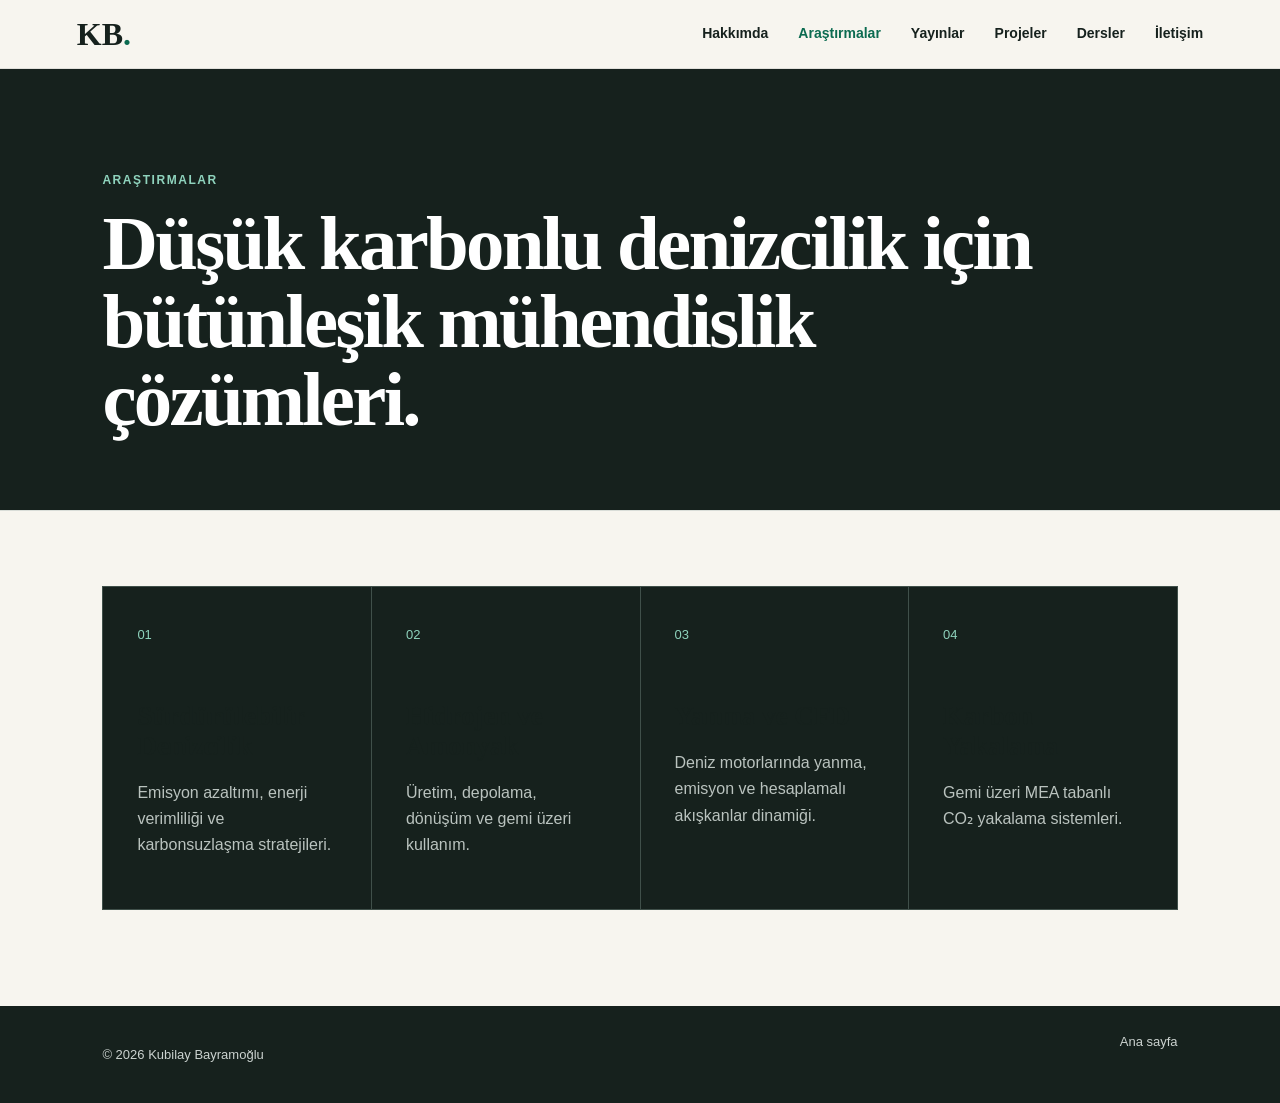
==== arastirmalar.html @ 99c9b4a0 "Add files via upload" ====
<!doctype html><html lang="tr"><head><meta charset="utf-8"><meta name="viewport" content="width=device-width,initial-scale=1"><title>Araştırmalar | Kubilay Bayramoğlu</title><link rel="stylesheet" href="style.css"></head><body><header class="site-header"><a class="brand" href="index.html">KB<span>.</span></a><button class="menu-button" aria-expanded="false">Menü</button><nav><a href="hakkimda.html">Hakkımda</a><a class="active" href="arastirmalar.html">Araştırmalar</a><a href="yayinlar.html">Yayınlar</a><a href="projeler.html">Projeler</a><a href="dersler.html">Dersler</a><a href="iletisim.html">İletişim</a></nav></header><main><section class="page-hero dark"><p class="section-kicker">Araştırmalar</p><h1>Düşük karbonlu denizcilik için bütünleşik mühendislik çözümleri.</h1></section><section class="content-section"><div class="card-grid"><article class="card"><span>01</span><h3>Sürdürülebilir Denizcilik</h3><p>Emisyon azaltımı, enerji verimliliği ve karbonsuzlaşma stratejileri.</p></article><article class="card"><span>02</span><h3>Hidrojen ve Amonyak</h3><p>Üretim, depolama, dönüşüm ve gemi üzeri kullanım.</p></article><article class="card"><span>03</span><h3>Yanma ve CFD</h3><p>Deniz motorlarında yanma, emisyon ve hesaplamalı akışkanlar dinamiği.</p></article><article class="card"><span>04</span><h3>Karbon Yakalama</h3><p>Gemi üzeri MEA tabanlı CO₂ yakalama sistemleri.</p></article></div></section></main><footer><p>© <span id="year"></span> Kubilay Bayramoğlu</p><a href="index.html">Ana sayfa</a></footer><script src="script.js"></script></body></html>
---- style.css ----
:root{--ink:#16211d;--muted:#66716c;--paper:#f7f5ef;--white:#fff;--accent:#0b6b50;--line:#d9ddd8;--warm:#e8dfcf;--serif:"Newsreader",serif;--sans:"DM Sans",sans-serif}
*{box-sizing:border-box}html{scroll-behavior:smooth}body{margin:0;background:var(--paper);color:var(--ink);font-family:var(--sans);line-height:1.65}a{color:inherit;text-decoration:none}.site-header{position:sticky;top:0;z-index:10;display:flex;align-items:center;justify-content:space-between;padding:18px clamp(24px,6vw,96px);background:rgba(247,245,239,.92);border-bottom:1px solid rgba(22,33,29,.1);backdrop-filter:blur(14px)}.brand{font:600 32px/1 var(--serif)}.brand span,.section-kicker{color:var(--accent)}nav{display:flex;gap:30px}nav a{font-size:14px;font-weight:600}nav a:hover{color:var(--accent)}.menu-button{display:none;border:0;background:none;font:600 14px var(--sans)}.hero{min-height:calc(100vh - 73px);display:grid;grid-template-columns:1.3fr .7fr;align-items:center;gap:8vw;padding:80px clamp(24px,8vw,140px);overflow:hidden}.eyebrow,.section-kicker,.tag{text-transform:uppercase;letter-spacing:.13em;font-size:12px;font-weight:700}.hero h1{margin:18px 0 24px;font:600 clamp(54px,7vw,106px)/.91 var(--serif);letter-spacing:-.045em}.hero h1 em{color:var(--accent);font-weight:500}.lead{max-width:700px;color:var(--muted);font-size:clamp(18px,2vw,24px)}.hero-actions{display:flex;gap:12px;margin-top:35px;flex-wrap:wrap}.button{padding:13px 20px;border:1px solid var(--ink);font-weight:600;font-size:14px}.primary{background:var(--ink);color:#fff}.primary:hover{background:var(--accent);border-color:var(--accent)}.secondary:hover{background:var(--white)}.portrait{aspect-ratio:4/5;display:flex;flex-direction:column;align-items:center;justify-content:center;background:linear-gradient(145deg,var(--warm),#c8d5cc);border-radius:48% 48% 8px 8px;box-shadow:0 25px 60px rgba(22,33,29,.12)}.portrait span{font:600 clamp(80px,10vw,160px)/1 var(--serif);color:rgba(22,33,29,.75)}.portrait small{margin-top:16px;color:var(--muted)}.section{padding:110px clamp(24px,8vw,140px)}.about{display:grid;grid-template-columns:1fr 1fr;gap:8vw;border-top:1px solid var(--line)}h2{margin:10px 0 40px;font:600 clamp(38px,5vw,66px)/1.04 var(--serif);letter-spacing:-.03em}.about-copy{font-size:18px;color:var(--muted)}.tinted{background:var(--ink);color:#fff}.tinted .section-kicker{color:#8fd3bd}.card-grid{display:grid;grid-template-columns:repeat(4,1fr);gap:1px;background:#40504a;border:1px solid #40504a}.card{padding:34px;background:var(--ink);min-height:300px}.card:hover{background:#1d312a}.card span{color:#8fd3bd;font-size:13px}.card h3,.project-grid h3{font:600 27px/1.1 var(--serif);margin:55px 0 18px}.card p{color:#bac3bf}.publication-list{border-top:1px solid var(--line)}.publication-list article{display:grid;grid-template-columns:120px 1fr;gap:30px;padding:28px 0;border-bottom:1px solid var(--line)}.publication-list time{color:var(--accent);font-weight:700}.publication-list h3{font:600 25px/1.25 var(--serif);margin:0 0 7px}.publication-list p{margin:0;color:var(--muted)}.note,.contact-note{margin-top:25px;color:var(--muted);font-size:14px}.projects{background:#e9e4d8}.project-grid{display:grid;grid-template-columns:repeat(3,1fr);gap:18px}.project-grid article{background:rgba(255,255,255,.65);padding:32px;min-height:300px}.project-grid h3{margin:70px 0 18px}.tag{color:var(--accent)}.contact{display:grid;grid-template-columns:1.3fr .7fr;gap:8vw;background:#fff}.contact-details{align-self:end;font-size:18px}footer{display:flex;justify-content:space-between;padding:25px clamp(24px,8vw,140px);background:var(--ink);color:#ccd3d0;font-size:13px}
@media(max-width:900px){.hero,.about,.contact{grid-template-columns:1fr}.hero{padding-top:55px}.portrait{max-width:420px;width:100%;margin:auto}.card-grid{grid-template-columns:repeat(2,1fr)}.project-grid{grid-template-columns:1fr}.site-header nav{display:none;position:absolute;left:0;right:0;top:71px;padding:22px;background:var(--paper);flex-direction:column;border-bottom:1px solid var(--line)}.site-header nav.open{display:flex}.menu-button{display:block}}
@media(max-width:560px){.hero h1{font-size:52px}.section{padding-top:75px;padding-bottom:75px}.card-grid{grid-template-columns:1fr}.publication-list article{grid-template-columns:1fr;gap:5px}.hero-actions{flex-direction:column}.button{text-align:center}}

/* Separate page layout */
nav a.active{color:var(--accent)}
.page-hero{padding:90px clamp(24px,8vw,140px) 70px;border-bottom:1px solid var(--line)}
.page-hero h1{max-width:950px;margin:14px 0 0;font:600 clamp(45px,6vw,78px)/1.02 var(--serif);letter-spacing:-.035em}
.page-hero.dark{background:var(--ink);color:#fff}.page-hero.dark .section-kicker{color:#8fd3bd}
.content-section{min-height:55vh;padding:75px clamp(24px,8vw,140px)}
.two-col{display:grid;grid-template-columns:.7fr 1.3fr;gap:8vw}.two-col h2{font-size:38px}.two-col>div{max-width:760px;font-size:19px;color:var(--muted)}
.empty-state{max-width:760px;padding:48px;border:1px solid var(--line);background:#fff}.empty-state span{color:var(--accent);font-size:12px;font-weight:700;text-transform:uppercase;letter-spacing:.13em}.empty-state h2{margin:15px 0 20px;font-size:42px}.empty-state p{color:var(--muted)}
@media(max-width:900px){.two-col{grid-template-columns:1fr}.site-header nav{gap:18px}}
.course-grid{display:grid;grid-template-columns:repeat(3,1fr);gap:20px}.course-card{padding:34px;background:#fff;border:1px solid var(--line);min-height:280px}.course-card span{color:var(--accent);font-size:13px;font-weight:700;letter-spacing:.12em}.course-card h2{margin:50px 0 16px;font-size:34px}.course-card p{color:var(--muted)}
.course-group+.course-group{margin-top:90px;padding-top:70px;border-top:1px solid var(--line)}.course-group-title{margin:8px 0 35px;font-size:42px}.graduate .course-card{background:#e9e4d8}
@media(max-width:900px){.course-grid{grid-template-columns:1fr}}
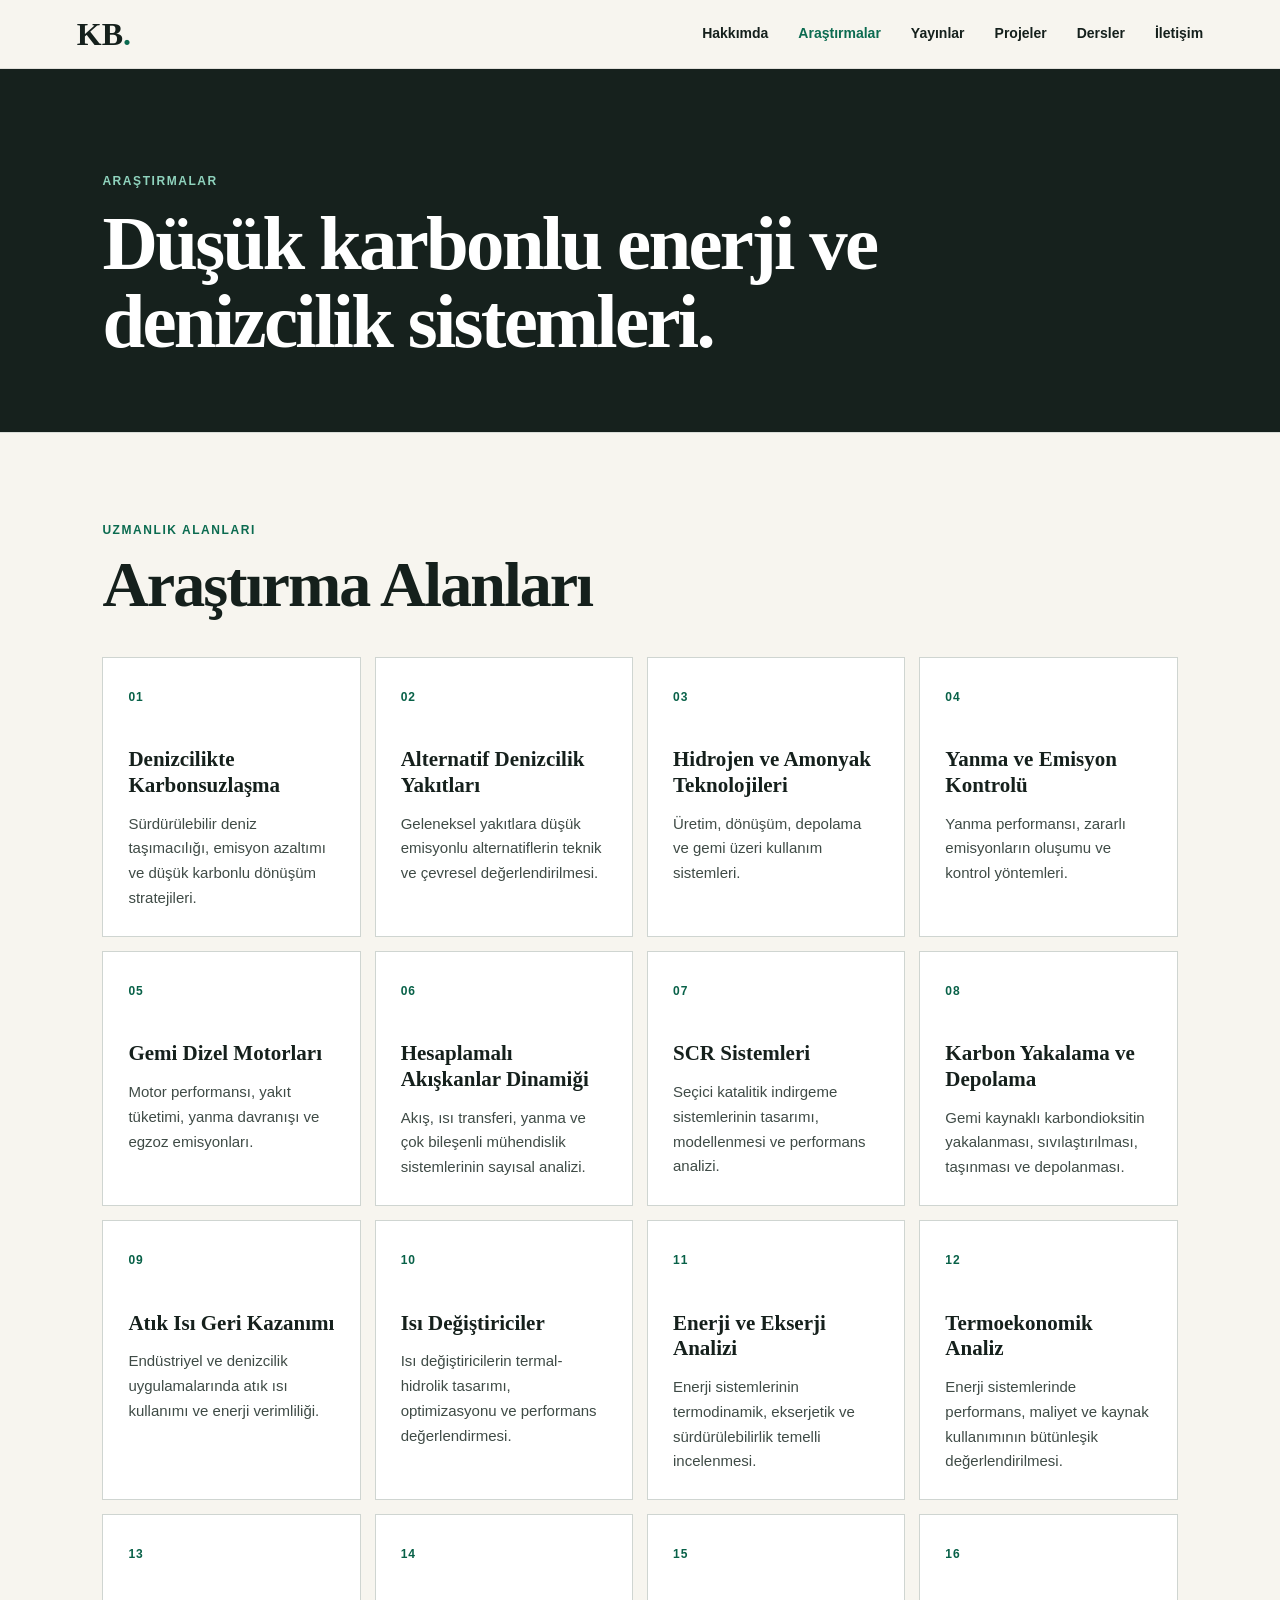
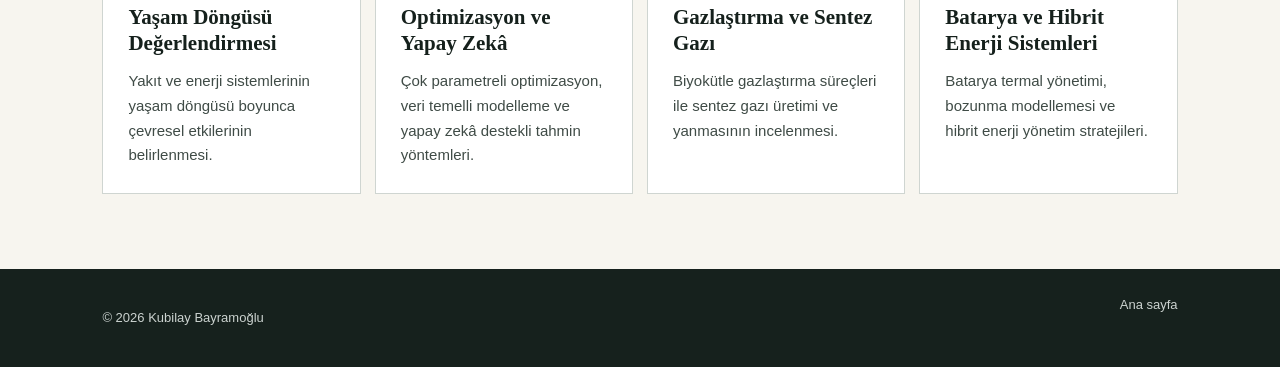
==== commit adc2bc6a: "Add files via upload" ====
--- a/arastirmalar.html
+++ b/arastirmalar.html
@@ -1 +1,21 @@
-<!doctype html><html lang="tr"><head><meta charset="utf-8"><meta name="viewport" content="width=device-width,initial-scale=1"><title>Araştırmalar | Kubilay Bayramoğlu</title><link rel="stylesheet" href="style.css"></head><body><header class="site-header"><a class="brand" href="index.html">KB<span>.</span></a><button class="menu-button" aria-expanded="false">Menü</button><nav><a href="hakkimda.html">Hakkımda</a><a class="active" href="arastirmalar.html">Araştırmalar</a><a href="yayinlar.html">Yayınlar</a><a href="projeler.html">Projeler</a><a href="dersler.html">Dersler</a><a href="iletisim.html">İletişim</a></nav></header><main><section class="page-hero dark"><p class="section-kicker">Araştırmalar</p><h1>Düşük karbonlu denizcilik için bütünleşik mühendislik çözümleri.</h1></section><section class="content-section"><div class="card-grid"><article class="card"><span>01</span><h3>Sürdürülebilir Denizcilik</h3><p>Emisyon azaltımı, enerji verimliliği ve karbonsuzlaşma stratejileri.</p></article><article class="card"><span>02</span><h3>Hidrojen ve Amonyak</h3><p>Üretim, depolama, dönüşüm ve gemi üzeri kullanım.</p></article><article class="card"><span>03</span><h3>Yanma ve CFD</h3><p>Deniz motorlarında yanma, emisyon ve hesaplamalı akışkanlar dinamiği.</p></article><article class="card"><span>04</span><h3>Karbon Yakalama</h3><p>Gemi üzeri MEA tabanlı CO₂ yakalama sistemleri.</p></article></div></section></main><footer><p>© <span id="year"></span> Kubilay Bayramoğlu</p><a href="index.html">Ana sayfa</a></footer><script src="script.js"></script></body></html>
+<!doctype html><html lang="tr"><head><meta charset="utf-8"><meta name="viewport" content="width=device-width,initial-scale=1"><meta name="description" content="Doç. Dr. Kubilay Bayramoğlu'nun araştırma alanları."><title>Araştırmalar | Kubilay Bayramoğlu</title><link rel="stylesheet" href="style.css?v=17"></head><body>
+<header class="site-header"><a class="brand" href="index.html">KB<span>.</span></a><button class="menu-button" aria-expanded="false">Menü</button><nav><a href="hakkimda.html">Hakkımda</a><a class="active" href="arastirmalar.html">Araştırmalar</a><a href="yayinlar.html">Yayınlar</a><a href="projeler.html">Projeler</a><a href="dersler.html">Dersler</a><a href="iletisim.html">İletişim</a></nav></header>
+<main><section class="page-hero dark"><p class="section-kicker">Araştırmalar</p><h1>Düşük karbonlu enerji ve denizcilik sistemleri.</h1></section>
+<section class="content-section research-areas"><div class="research-heading"><p class="section-kicker">Uzmanlık Alanları</p><h2>Araştırma Alanları</h2></div><div class="research-area-grid">
+<article><span>01</span><h3>Denizcilikte Karbonsuzlaşma</h3><p>Sürdürülebilir deniz taşımacılığı, emisyon azaltımı ve düşük karbonlu dönüşüm stratejileri.</p></article>
+<article><span>02</span><h3>Alternatif Denizcilik Yakıtları</h3><p>Geleneksel yakıtlara düşük emisyonlu alternatiflerin teknik ve çevresel değerlendirilmesi.</p></article>
+<article><span>03</span><h3>Hidrojen ve Amonyak Teknolojileri</h3><p>Üretim, dönüşüm, depolama ve gemi üzeri kullanım sistemleri.</p></article>
+<article><span>04</span><h3>Yanma ve Emisyon Kontrolü</h3><p>Yanma performansı, zararlı emisyonların oluşumu ve kontrol yöntemleri.</p></article>
+<article><span>05</span><h3>Gemi Dizel Motorları</h3><p>Motor performansı, yakıt tüketimi, yanma davranışı ve egzoz emisyonları.</p></article>
+<article><span>06</span><h3>Hesaplamalı Akışkanlar Dinamiği</h3><p>Akış, ısı transferi, yanma ve çok bileşenli mühendislik sistemlerinin sayısal analizi.</p></article>
+<article><span>07</span><h3>SCR Sistemleri</h3><p>Seçici katalitik indirgeme sistemlerinin tasarımı, modellenmesi ve performans analizi.</p></article>
+<article><span>08</span><h3>Karbon Yakalama ve Depolama</h3><p>Gemi kaynaklı karbondioksitin yakalanması, sıvılaştırılması, taşınması ve depolanması.</p></article>
+<article><span>09</span><h3>Atık Isı Geri Kazanımı</h3><p>Endüstriyel ve denizcilik uygulamalarında atık ısı kullanımı ve enerji verimliliği.</p></article>
+<article><span>10</span><h3>Isı Değiştiriciler</h3><p>Isı değiştiricilerin termal-hidrolik tasarımı, optimizasyonu ve performans değerlendirmesi.</p></article>
+<article><span>11</span><h3>Enerji ve Ekserji Analizi</h3><p>Enerji sistemlerinin termodinamik, ekserjetik ve sürdürülebilirlik temelli incelenmesi.</p></article>
+<article><span>12</span><h3>Termoekonomik Analiz</h3><p>Enerji sistemlerinde performans, maliyet ve kaynak kullanımının bütünleşik değerlendirilmesi.</p></article>
+<article><span>13</span><h3>Yaşam Döngüsü Değerlendirmesi</h3><p>Yakıt ve enerji sistemlerinin yaşam döngüsü boyunca çevresel etkilerinin belirlenmesi.</p></article>
+<article><span>14</span><h3>Optimizasyon ve Yapay Zekâ</h3><p>Çok parametreli optimizasyon, veri temelli modelleme ve yapay zekâ destekli tahmin yöntemleri.</p></article>
+<article><span>15</span><h3>Gazlaştırma ve Sentez Gazı</h3><p>Biyokütle gazlaştırma süreçleri ile sentez gazı üretimi ve yanmasının incelenmesi.</p></article>
+<article><span>16</span><h3>Batarya ve Hibrit Enerji Sistemleri</h3><p>Batarya termal yönetimi, bozunma modellemesi ve hibrit enerji yönetim stratejileri.</p></article>
+</div></section></main><footer><p>© <span id="year"></span> Kubilay Bayramoğlu</p><a href="index.html">Ana sayfa</a></footer><script src="script.js"></script></body></html>
--- a/style.css
+++ b/style.css
@@ -15,3 +15,108 @@
 .course-grid{display:grid;grid-template-columns:repeat(3,1fr);gap:20px}.course-card{padding:34px;background:#fff;border:1px solid var(--line);min-height:280px}.course-card span{color:var(--accent);font-size:13px;font-weight:700;letter-spacing:.12em}.course-card h2{margin:50px 0 16px;font-size:34px}.course-card p{color:var(--muted)}
 .course-group+.course-group{margin-top:90px;padding-top:70px;border-top:1px solid var(--line)}.course-group-title{margin:8px 0 35px;font-size:42px}.graduate .course-card{background:#e9e4d8}
 @media(max-width:900px){.course-grid{grid-template-columns:1fr}}
+
+/* Academic profile home */
+.profile-home{background:#fff}.profile-shell{width:min(1180px,90vw);min-height:calc(100vh - 72px);margin:auto;padding:7vh 0 40px;display:flex;flex-direction:column;justify-content:center}.profile-intro{display:grid;grid-template-columns:minmax(280px,470px) 1fr;gap:clamp(45px,7vw,100px);align-items:stretch}.profile-photo-wrap{background:#eceeec;overflow:hidden;min-height:540px}.profile-photo{width:100%;height:100%;display:block;object-fit:cover;object-position:center}.profile-information{display:flex;flex-direction:column;justify-content:space-between;padding:45px 0 20px}.profile-heading h1{margin:0;font:500 clamp(42px,5vw,68px)/1.06 var(--serif);letter-spacing:-.03em}.profile-heading p{margin:12px 0 0;color:var(--accent);font-size:clamp(21px,2.2vw,31px)}.affiliation{color:var(--muted);font-size:19px}.affiliation p{margin:0 0 20px;line-height:1.35}.profile-contact{padding-top:18px;border-top:1px solid var(--line);display:flex;flex-direction:column;gap:5px}.profile-contact a:hover,.contact-links a:hover{color:var(--accent)}.profile-tabs{margin-top:45px;padding:18px 10px;display:flex;justify-content:center;gap:clamp(20px,4vw,55px);border-top:1px solid var(--line);border-bottom:1px solid var(--line)}.profile-tabs a{font-size:16px;font-weight:600}.profile-tabs a:hover{color:var(--accent)}.contact-links{display:flex;flex-direction:column;gap:8px;margin-top:28px;color:var(--ink);font-weight:600}
+@media(max-width:800px){.profile-shell{padding-top:28px}.profile-intro{grid-template-columns:1fr}.profile-photo-wrap{min-height:0;aspect-ratio:1/1;max-width:430px;width:100%;margin:auto}.profile-information{gap:45px;padding:0}.profile-heading{text-align:center}.affiliation{text-align:center}.profile-tabs{flex-wrap:wrap;gap:12px 24px}.profile-contact{align-items:center}}
+.social-icons{display:flex;gap:12px;margin-top:20px}.social-icon{width:42px;height:42px;display:grid;place-items:center;border-radius:50%;color:#fff;transition:transform .2s ease,opacity .2s ease}.social-icon:hover{transform:translateY(-3px);opacity:.88}.social-icon svg{width:23px;height:23px;fill:currentColor}.social-icon.scholar{background:#4285f4}.social-icon.linkedin{background:#0a66c2}
+@media(max-width:800px){.social-icons{justify-content:center}}
+.social-icon{width:30px;height:30px}.social-icon svg{width:17px;height:17px}.social-icons{gap:9px;margin-top:15px}
+.profile-contact a,.contact-links a{display:block;width:100%}.profile-contact,.contact-links{flex-direction:column;align-items:flex-start}
+.social-icons{justify-content:center;width:100%}
+@media(max-width:800px){.profile-contact,.contact-links{align-items:center}}
+
+/* Centered single-column profile */
+.profile-shell{width:min(900px,92vw);padding-top:55px}
+.profile-intro{display:flex;flex-direction:column;align-items:center;gap:28px;text-align:center}
+.profile-photo-wrap{width:min(360px,82vw);min-height:0;aspect-ratio:1/1;margin:0 auto;border-radius:6px}
+.profile-information{width:100%;align-items:center;padding:0;gap:30px}
+.profile-heading,.affiliation{width:100%;text-align:center}
+.profile-heading h1{font-size:clamp(38px,5vw,58px)}
+.profile-contact,.contact-links{align-items:center;text-align:center}
+.profile-contact a,.contact-links a{width:auto}
+.social-icons{width:100%;justify-content:center}
+.profile-tabs{width:100%;margin-top:38px}
+
+/* Home: navigation at the upper right */
+.profile-home .site-header{background:rgba(255,255,255,.94)}
+.profile-home .profile-shell{min-height:calc(100vh - 73px)}
+
+/* Publication categories */
+.publication-hero{padding-top:65px;padding-bottom:45px}
+.publication-layout{display:grid;grid-template-columns:280px minmax(0,1fr);gap:clamp(45px,6vw,90px);align-items:start}
+.publication-types{position:sticky;top:105px}
+.publication-types h2{margin:0 0 25px;font-size:34px}
+.publication-types h3{margin:25px 0 8px;font:600 22px/1.2 var(--serif)}
+.publication-types a{display:block;margin:5px 0;padding:10px 13px;border:1px solid var(--line);background:#fff;color:var(--muted);font-size:14px}
+.publication-types a:hover{border-color:var(--accent);color:var(--accent)}
+.publication-category{scroll-margin-top:105px}
+.publication-category>h2{margin:0 0 34px;color:var(--accent);font-size:clamp(30px,3.5vw,48px)}
+.publication-item{display:grid;grid-template-columns:50px 1fr;gap:10px;padding:0 0 32px;margin-bottom:28px;border-bottom:1px solid var(--line)}
+.publication-number{padding-top:3px;color:var(--accent);font-weight:700}
+.publication-item h3{margin:0 0 8px;font:600 23px/1.3 var(--serif)}
+.publication-item p{margin:3px 0;color:var(--muted)}
+.compact-category{padding-top:65px;margin-top:25px;border-top:1px solid var(--line)}
+.compact-category p{color:var(--muted)}
+@media(max-width:900px){.publication-layout{grid-template-columns:1fr}.publication-types{position:static}.publication-types a{display:inline-block;margin:4px 3px 4px 0}.publication-category{scroll-margin-top:85px}}
+@media(max-width:560px){.publication-item{grid-template-columns:1fr}.publication-number{padding:0}.publication-types a{display:block}}
+
+/* APA publication list */
+.publication-intro{max-width:760px;margin:22px 0 0;color:var(--muted);font-size:17px}
+.publication-types a{display:flex;justify-content:space-between;gap:15px;align-items:center}
+.publication-types a span{min-width:28px;text-align:center;color:var(--accent);font-weight:700}
+.publication-heading{display:flex;justify-content:space-between;gap:24px;align-items:flex-end;margin-bottom:32px}
+.publication-heading h2{margin:7px 0 0;font-size:26px}
+.publication-count{white-space:nowrap;padding:7px 12px;border:1px solid var(--line);background:#fff;color:var(--accent);font-size:13px;font-weight:700}
+.apa-list{margin:0;padding:0;list-style:none;counter-reset:apa}
+.apa-list li{counter-increment:apa;position:relative;margin:0;padding:0 0 26px 48px;border-bottom:1px solid var(--line);font-size:14.5px;line-height:1.7}
+.apa-list li+li{padding-top:28px}
+.apa-list li::before{content:counter(apa,decimal-leading-zero);position:absolute;left:0;top:0;color:var(--accent);font-size:13px;font-weight:700;letter-spacing:.04em}
+.apa-list li+li::before{top:28px}
+.apa-list a{color:var(--accent);overflow-wrap:anywhere}
+.apa-list a:hover{text-decoration:underline}
+.apa-list strong{color:var(--ink)}
+@media(max-width:700px){.publication-heading{display:block}.publication-count{display:inline-block;margin-top:12px}.apa-list li{padding-left:38px;font-size:14px}}
+
+/* Completed projects */
+.completed-projects{background:#f7f5ef}
+.project-section-heading{display:flex;align-items:flex-end;justify-content:space-between;gap:30px;margin-bottom:42px}
+.project-section-heading h2{margin:8px 0 0}
+.project-section-heading>span{padding:7px 13px;border:1px solid var(--line);background:#fff;color:var(--accent);font-size:13px;font-weight:700;white-space:nowrap}
+.completed-project-grid{display:grid;grid-template-columns:repeat(3,minmax(0,1fr));gap:18px}
+.completed-project-card{display:flex;flex-direction:column;min-height:500px;padding:30px;background:#fff;border:1px solid var(--line)}
+.project-card-top{display:flex;align-items:center;justify-content:space-between;margin-bottom:58px}
+.project-index{color:var(--accent);font-size:13px;font-weight:700;letter-spacing:.08em}
+.project-status{padding:5px 9px;background:#e2f0e9;color:var(--accent);font-size:12px;font-weight:700;text-transform:uppercase;letter-spacing:.08em}
+.completed-project-card h3{margin:0 0 20px;font:600 27px/1.18 var(--serif)}
+.completed-project-card>p{margin:0;color:var(--muted);font-size:16px;line-height:1.75}
+.project-institutions{margin-top:auto;padding-top:28px;color:var(--ink);font-size:13px;font-weight:700;line-height:1.5}
+.project-networks{background:var(--ink);color:#fff}
+.project-networks .section-kicker{color:#8fd3bd}
+.network-grid{display:grid;grid-template-columns:repeat(2,minmax(0,1fr));gap:1px;background:#40504a;border:1px solid #40504a}
+.network-grid article{min-height:270px;padding:32px;background:var(--ink)}
+.network-grid article:hover{background:#1d312a}
+.network-grid .tag{color:#8fd3bd}
+.network-grid h3{margin:58px 0 16px;font:600 28px/1.15 var(--serif)}
+.network-grid p:last-child{color:#bac3bf}
+@media(max-width:1050px){.completed-project-grid{grid-template-columns:1fr}.completed-project-card{min-height:0}.project-institutions{margin-top:25px}}
+@media(max-width:700px){.project-section-heading{display:block}.project-section-heading>span{display:inline-block;margin-top:12px}.network-grid{grid-template-columns:1fr}.project-card-top{margin-bottom:35px}}
+.biography>div{max-width:820px}.biography p{margin-top:0;margin-bottom:22px}
+@media(max-width:700px){.publication-heading h2{font-size:23px}}
+
+/* Stronger typography and contrast */
+body{color:#15201c;font-family:"Segoe UI",Arial,sans-serif;font-weight:400;line-height:1.68;text-rendering:optimizeLegibility;-webkit-font-smoothing:antialiased}
+h1,h2,h3,.brand{font-family:Georgia,"Times New Roman",serif}
+.lead,.about-copy,.publication-list p,.note,.contact-note,.two-col>div,.course-card p,.publication-item p,.compact-category p,.completed-project-card>p{color:#3f4b46}
+.biography>div{max-width:820px;color:#27332e;font-size:17.5px;line-height:1.85}
+.biography p{margin-top:0;margin-bottom:22px;text-align:justify;hyphens:auto}
+
+/* Research areas */
+.research-heading{margin-bottom:38px}.research-heading h2{margin:8px 0 0}
+.research-area-grid{display:grid;grid-template-columns:repeat(4,minmax(0,1fr));gap:14px}
+.research-area-grid article{min-height:235px;padding:25px;background:#fff;border:1px solid #cfd5d1}
+.research-area-grid span{color:#086148;font-size:12px;font-weight:700;letter-spacing:.08em}
+.research-area-grid h3{margin:38px 0 13px;font:600 21px/1.22 Georgia,"Times New Roman",serif}
+.research-area-grid p{margin:0;color:#3f4b46;font-size:15px;line-height:1.65}
+@media(max-width:1100px){.research-area-grid{grid-template-columns:repeat(2,minmax(0,1fr))}}
+@media(max-width:600px){.research-area-grid{grid-template-columns:1fr}.research-area-grid article{min-height:0}.research-area-grid h3{margin-top:25px}}
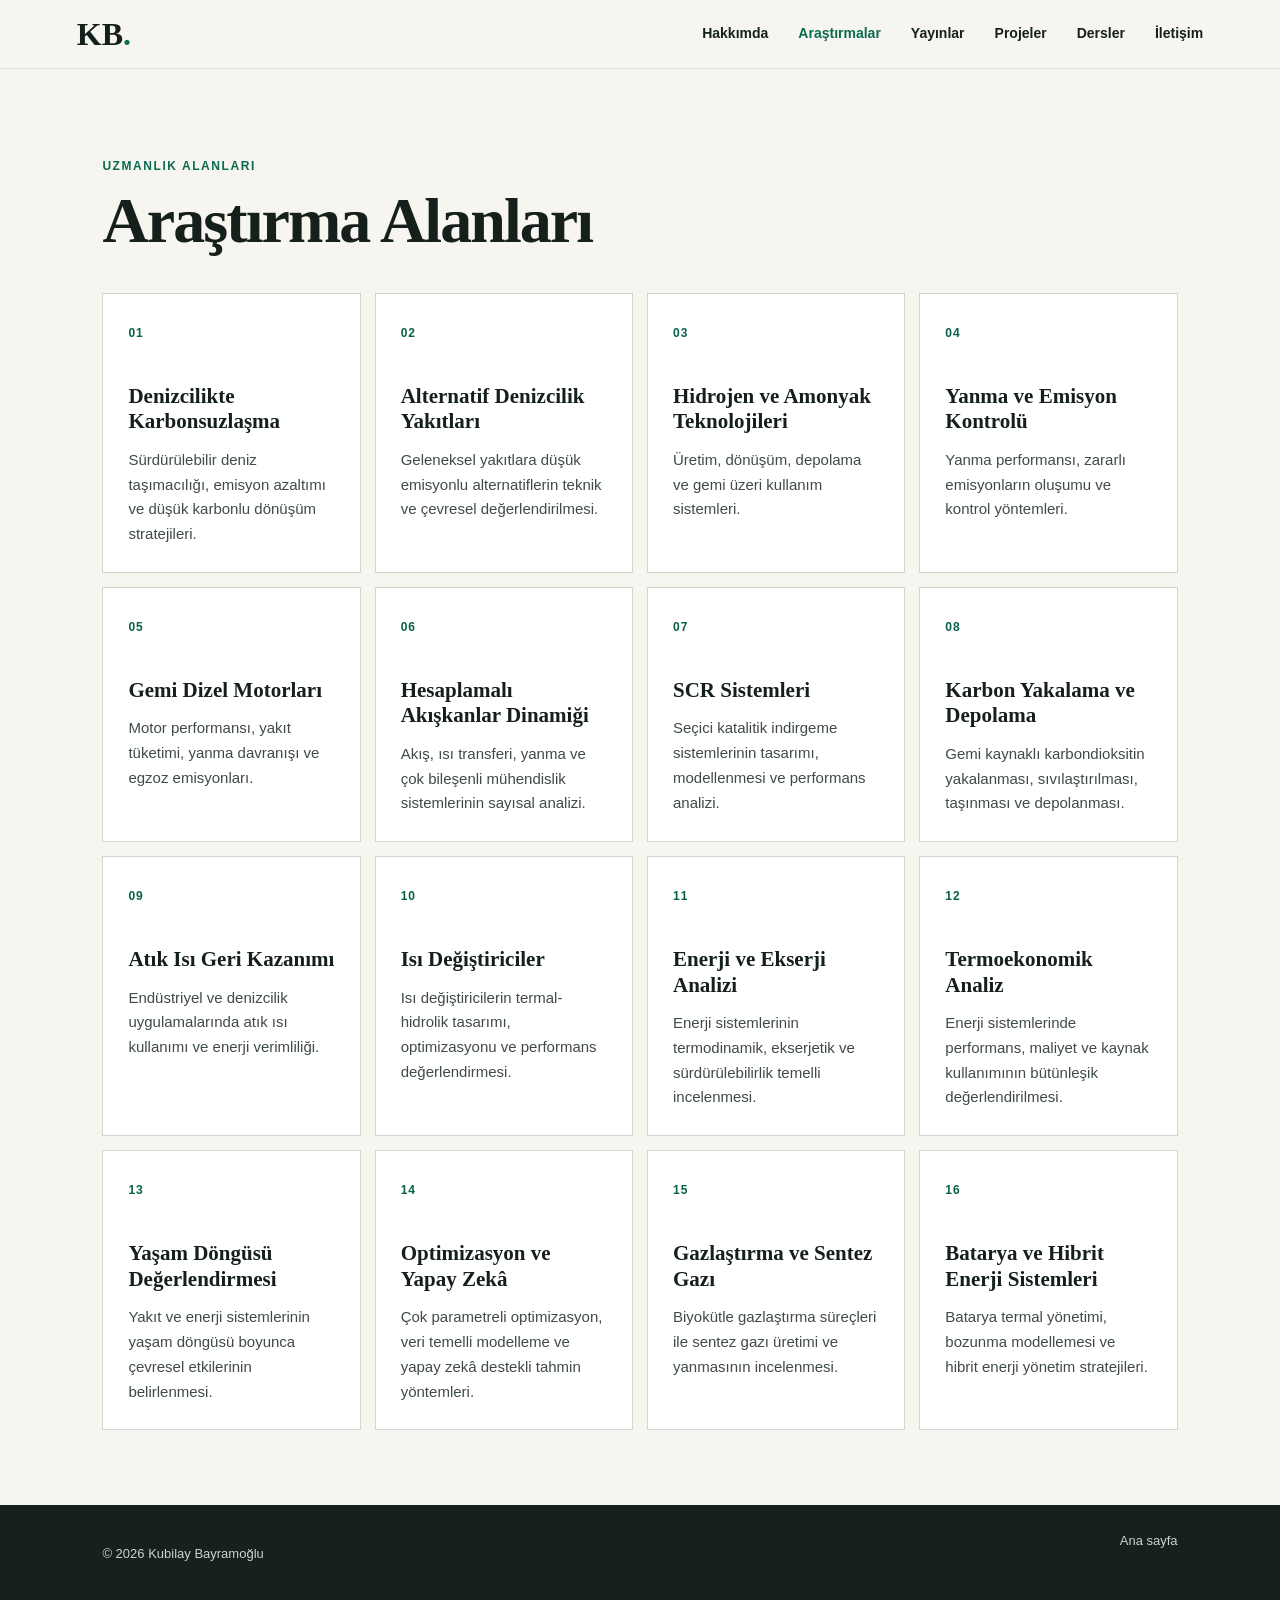
==== commit 373acad1: "Update arastirmalar.html" ====
--- a/arastirmalar.html
+++ b/arastirmalar.html
@@ -1,6 +1,5 @@
 <!doctype html><html lang="tr"><head><meta charset="utf-8"><meta name="viewport" content="width=device-width,initial-scale=1"><meta name="description" content="Doç. Dr. Kubilay Bayramoğlu'nun araştırma alanları."><title>Araştırmalar | Kubilay Bayramoğlu</title><link rel="stylesheet" href="style.css?v=17"></head><body>
 <header class="site-header"><a class="brand" href="index.html">KB<span>.</span></a><button class="menu-button" aria-expanded="false">Menü</button><nav><a href="hakkimda.html">Hakkımda</a><a class="active" href="arastirmalar.html">Araştırmalar</a><a href="yayinlar.html">Yayınlar</a><a href="projeler.html">Projeler</a><a href="dersler.html">Dersler</a><a href="iletisim.html">İletişim</a></nav></header>
-<main><section class="page-hero dark"><p class="section-kicker">Araştırmalar</p><h1>Düşük karbonlu enerji ve denizcilik sistemleri.</h1></section>
 <section class="content-section research-areas"><div class="research-heading"><p class="section-kicker">Uzmanlık Alanları</p><h2>Araştırma Alanları</h2></div><div class="research-area-grid">
 <article><span>01</span><h3>Denizcilikte Karbonsuzlaşma</h3><p>Sürdürülebilir deniz taşımacılığı, emisyon azaltımı ve düşük karbonlu dönüşüm stratejileri.</p></article>
 <article><span>02</span><h3>Alternatif Denizcilik Yakıtları</h3><p>Geleneksel yakıtlara düşük emisyonlu alternatiflerin teknik ve çevresel değerlendirilmesi.</p></article>
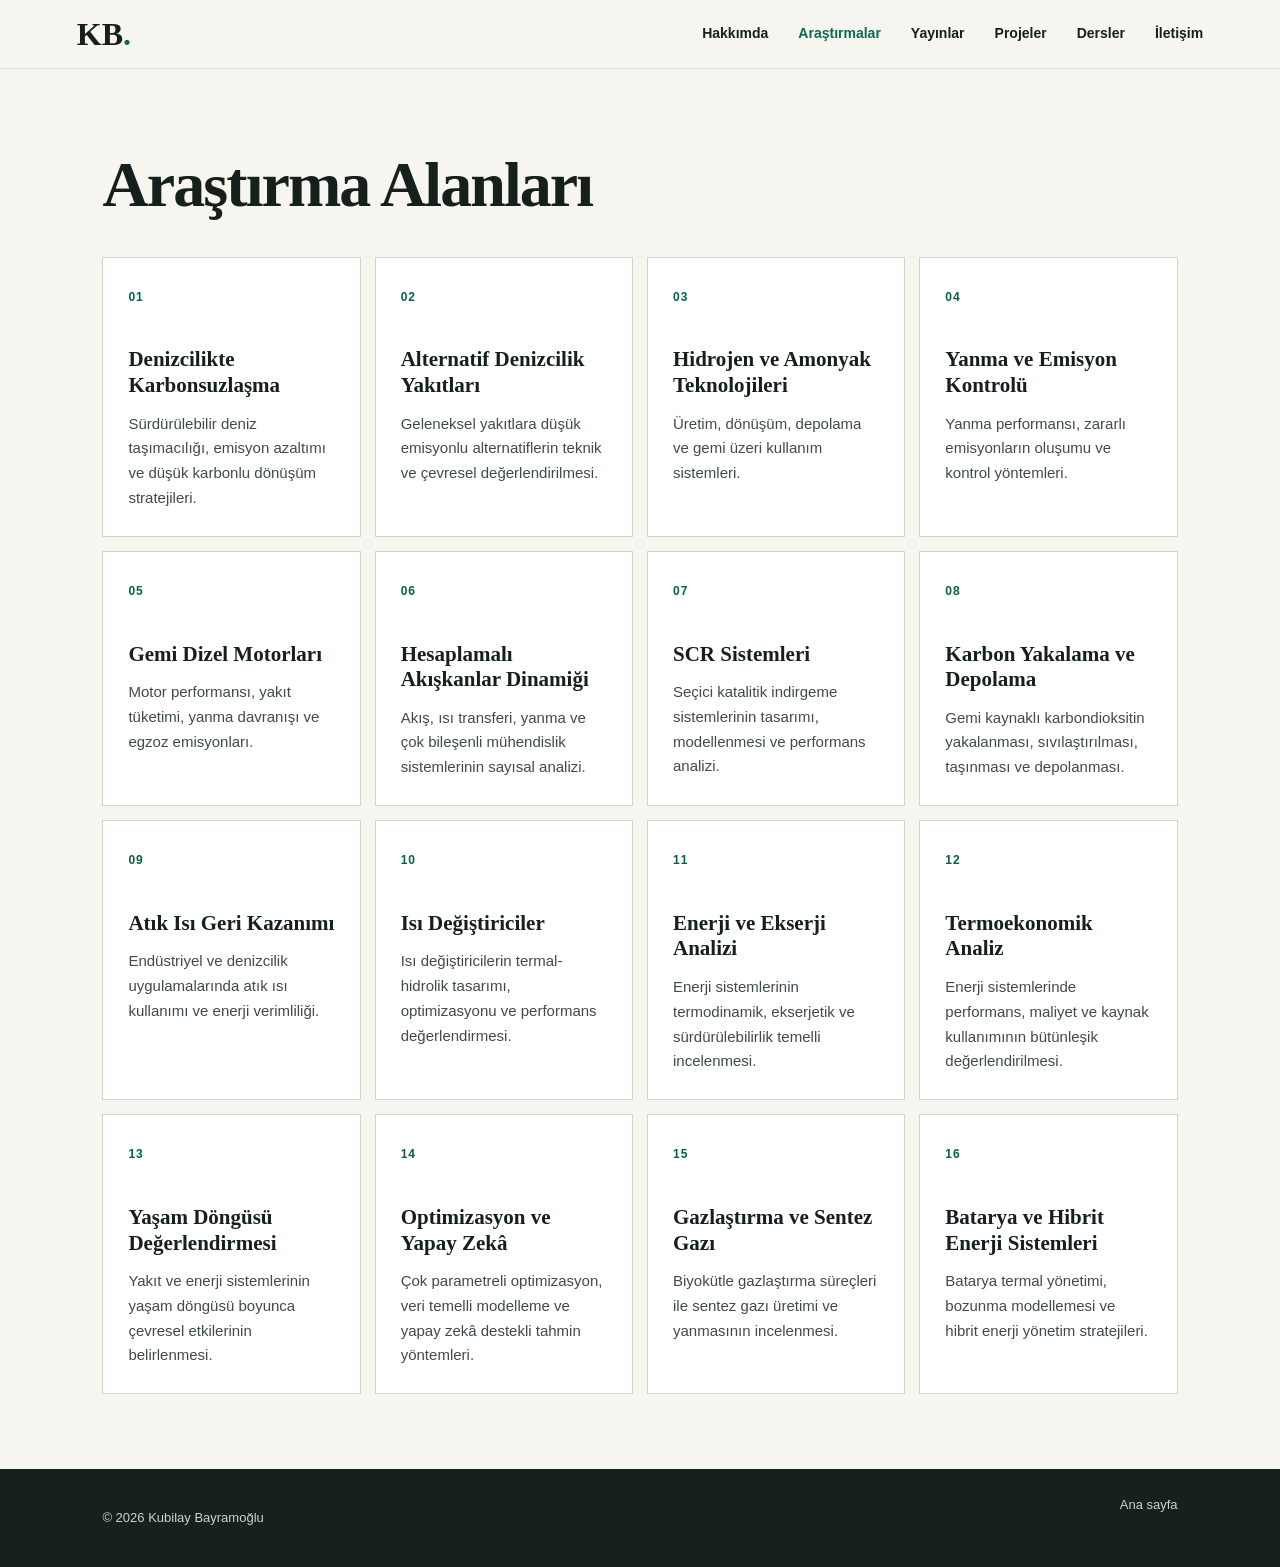
==== commit 5a4d050f: "Update arastirmalar.html" ====
--- a/arastirmalar.html
+++ b/arastirmalar.html
@@ -1,6 +1,6 @@
 <!doctype html><html lang="tr"><head><meta charset="utf-8"><meta name="viewport" content="width=device-width,initial-scale=1"><meta name="description" content="Doç. Dr. Kubilay Bayramoğlu'nun araştırma alanları."><title>Araştırmalar | Kubilay Bayramoğlu</title><link rel="stylesheet" href="style.css?v=17"></head><body>
 <header class="site-header"><a class="brand" href="index.html">KB<span>.</span></a><button class="menu-button" aria-expanded="false">Menü</button><nav><a href="hakkimda.html">Hakkımda</a><a class="active" href="arastirmalar.html">Araştırmalar</a><a href="yayinlar.html">Yayınlar</a><a href="projeler.html">Projeler</a><a href="dersler.html">Dersler</a><a href="iletisim.html">İletişim</a></nav></header>
-<section class="content-section research-areas"><div class="research-heading"><p class="section-kicker">Uzmanlık Alanları</p><h2>Araştırma Alanları</h2></div><div class="research-area-grid">
+<section class="content-section research-areas"><div class="research-heading"</p><h2>Araştırma Alanları</h2></div><div class="research-area-grid">
 <article><span>01</span><h3>Denizcilikte Karbonsuzlaşma</h3><p>Sürdürülebilir deniz taşımacılığı, emisyon azaltımı ve düşük karbonlu dönüşüm stratejileri.</p></article>
 <article><span>02</span><h3>Alternatif Denizcilik Yakıtları</h3><p>Geleneksel yakıtlara düşük emisyonlu alternatiflerin teknik ve çevresel değerlendirilmesi.</p></article>
 <article><span>03</span><h3>Hidrojen ve Amonyak Teknolojileri</h3><p>Üretim, dönüşüm, depolama ve gemi üzeri kullanım sistemleri.</p></article>
